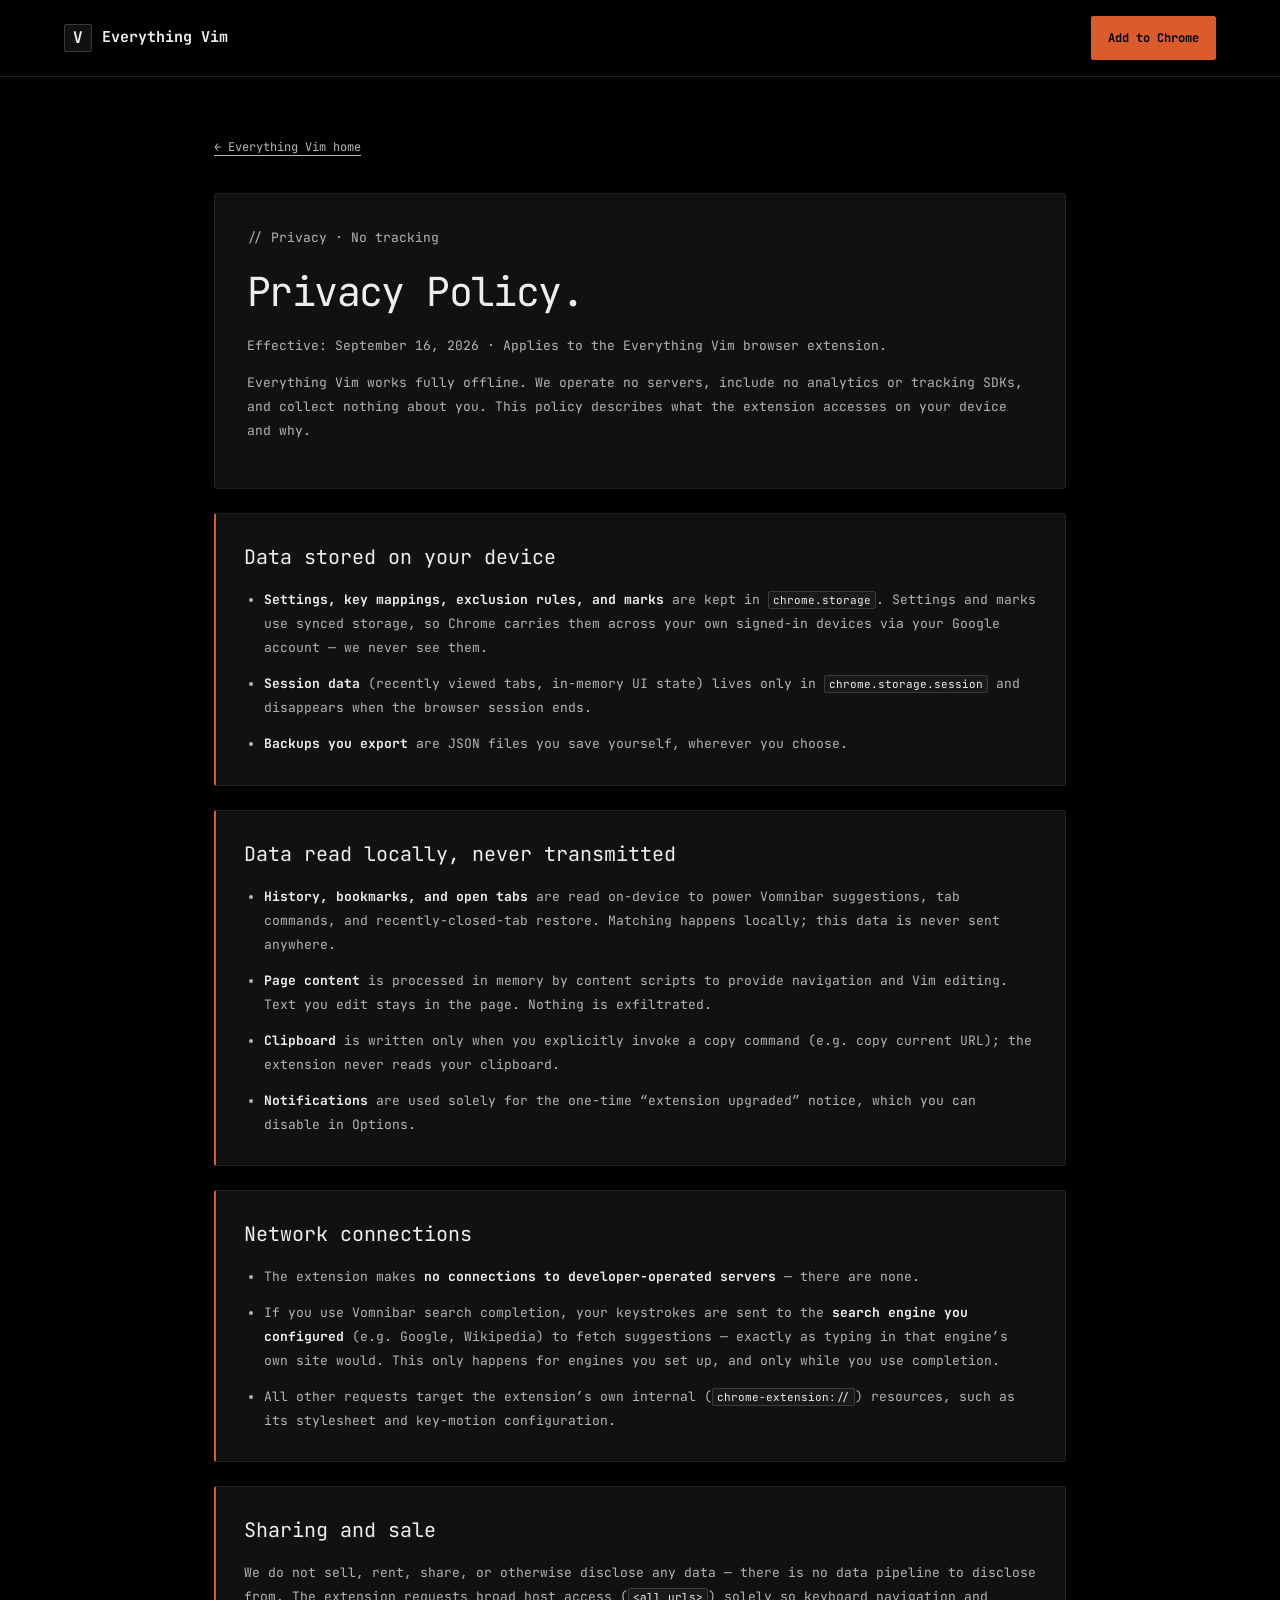
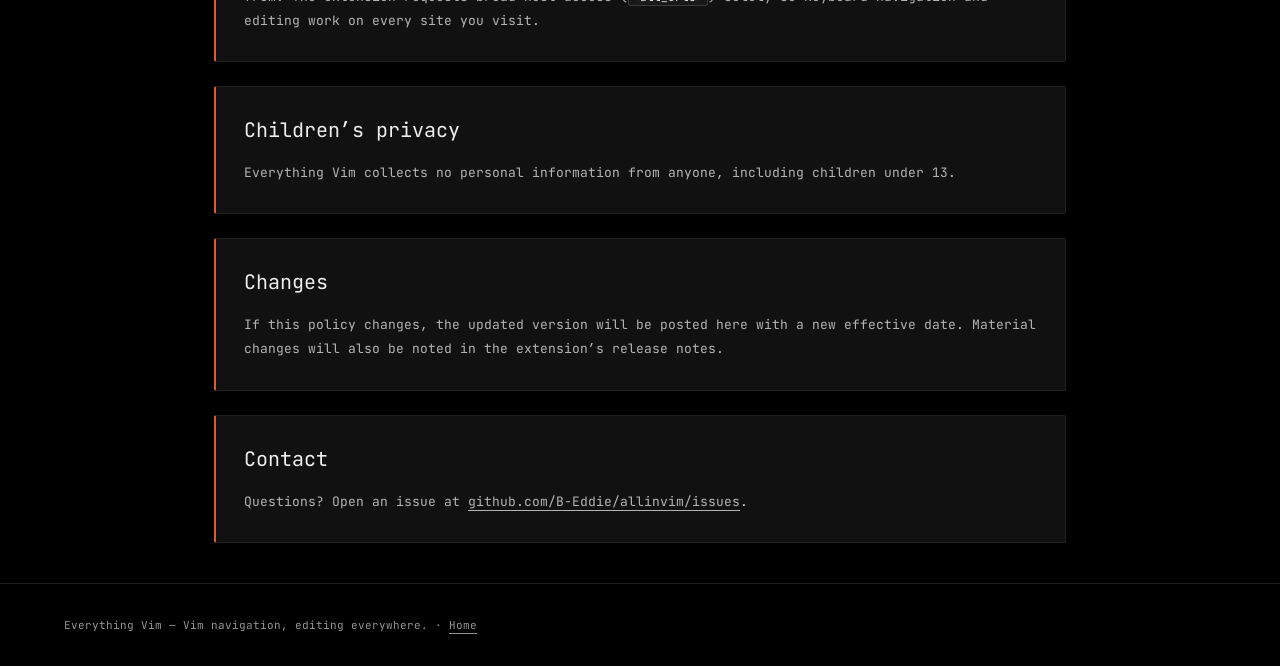
==== website/privacy.html @ d701e477 "Axiom redesign: terminal-style site, Firefox now live on AMO" ====
<!DOCTYPE html>
<html lang="en">
<head>
<meta charset="UTF-8" />
<meta name="viewport" content="width=device-width, initial-scale=1.0" />
<title>Privacy Policy — Everything Vim</title>
<meta name="description" content="Privacy policy for the Everything Vim browser extension." />
<meta name="color-scheme" content="dark" />
<meta name="theme-color" content="#000000" />
<link rel="icon" type="image/svg+xml" href="data:image/svg+xml,%3Csvg xmlns='http://www.w3.org/2000/svg' viewBox='0 0 32 32'%3E%3Crect width='32' height='32' rx='2' fill='%23111111'/%3E%3Cpath d='M10 9l6 14 6-14h-3.6L16 14.4 13.6 9z' fill='%23eeeeee'/%3E%3C/svg%3E" />
<link rel="preconnect" href="https://fonts.googleapis.com" />
<link rel="preconnect" href="https://fonts.gstatic.com" crossorigin />
<link href="https://fonts.googleapis.com/css2?family=JetBrains+Mono:wght@400;700&display=swap" rel="stylesheet" />
<link rel="stylesheet" href="styles.css" />
</head>
<body class="privacy-page">
<a class="skip-link" href="#main">Skip to content</a>
<header class="nav-wrap">
  <nav class="nav" aria-label="Primary">
    <a class="brand" href="./"><span class="brand-mark" aria-hidden="true">V</span>Everything Vim</a>
    <a class="btn-nav" href="https://chromewebstore.google.com/detail/general-vim/mglliapjiolajkmcfaombcifockgaekc?authuser=0&hl=en" target="_blank" rel="noopener">Add to Chrome</a>
  </nav>
</header>
<main id="main" class="privacy-main">
  <a class="back" href="./">← Everything Vim home</a>
  <div class="privacy-intro">
  <p class="eyebrow">Privacy · No tracking</p>
  <h1>Privacy Policy.</h1>
  <p class="eff">Effective: September 16, 2026 · Applies to the Everything Vim browser extension.</p>

  <p>Everything Vim works fully offline. We operate no servers, include no analytics or tracking SDKs,
  and collect nothing about you. This policy describes what the extension accesses on your device
  and why.</p>
  </div>

  <div class="card">
    <h2>Data stored on your device</h2>
    <ul>
      <li><strong>Settings, key mappings, exclusion rules, and marks</strong> are kept in
      <code>chrome.storage</code>. Settings and marks use synced storage, so Chrome carries them
      across your own signed-in devices via your Google account — we never see them.</li>
      <li><strong>Session data</strong> (recently viewed tabs, in-memory UI state) lives only in
      <code>chrome.storage.session</code> and disappears when the browser session ends.</li>
      <li><strong>Backups you export</strong> are JSON files you save yourself, wherever you choose.</li>
    </ul>
  </div>

  <div class="card">
    <h2>Data read locally, never transmitted</h2>
    <ul>
      <li><strong>History, bookmarks, and open tabs</strong> are read on-device to power Vomnibar
      suggestions, tab commands, and recently-closed-tab restore. Matching happens locally; this
      data is never sent anywhere.</li>
      <li><strong>Page content</strong> is processed in memory by content scripts to provide
      navigation and Vim editing. Text you edit stays in the page. Nothing is exfiltrated.</li>
      <li><strong>Clipboard</strong> is written only when you explicitly invoke a copy command
      (e.g. copy current URL); the extension never reads your clipboard.</li>
      <li><strong>Notifications</strong> are used solely for the one-time “extension upgraded”
      notice, which you can disable in Options.</li>
    </ul>
  </div>

  <div class="card">
    <h2>Network connections</h2>
    <ul>
      <li>The extension makes <strong>no connections to developer-operated servers</strong> — there
      are none.</li>
      <li>If you use Vomnibar search completion, your keystrokes are sent to the
      <strong>search engine you configured</strong> (e.g. Google, Wikipedia) to fetch suggestions —
      exactly as typing in that engine’s own site would. This only happens for engines you set up,
      and only while you use completion.</li>
      <li>All other requests target the extension’s own internal (<code>chrome-extension://</code>)
      resources, such as its stylesheet and key-motion configuration.</li>
    </ul>
  </div>

  <div class="card">
    <h2>Sharing and sale</h2>
    <p>We do not sell, rent, share, or otherwise disclose any data — there is no data pipeline to
    disclose from. The extension requests broad host access (<code>&lt;all_urls&gt;</code>) solely
    so keyboard navigation and editing work on every site you visit.</p>
  </div>

  <div class="card">
    <h2>Children’s privacy</h2>
    <p>Everything Vim collects no personal information from anyone, including children under 13.</p>
  </div>

  <div class="card">
    <h2>Changes</h2>
    <p>If this policy changes, the updated version will be posted here with a new effective date.
    Material changes will also be noted in the extension’s release notes.</p>
  </div>

  <div class="card">
    <h2>Contact</h2>
    <p>Questions? Open an issue at
    <a class="inline" href="https://github.com/B-Eddie/allinvim/issues">github.com/B-Eddie/allinvim/issues</a>.</p>
  </div>
</main>
<footer>
  <div class="foot-inner">
    <p>Everything Vim — Vim navigation, editing everywhere. · <a href="./">Home</a></p>
  </div>
</footer>
</body>
</html>
---- website/styles.css ----
:root {
  color-scheme: dark;
  --canvas: #000000;
  --surface: #111111;
  --surface-raised: #191919;
  --line: #202020;
  --line-strong: #3a3a3a;
  --text: #eeeeee;
  --muted: #b4b4b4;
  --quiet: #949494;
  --ember: #da5c2c;
  /* Berkeley Mono is not distributed with this project. */
  --font-mono: 'Berkeley Mono', 'BerkeleyMono', 'JetBrains Mono', ui-monospace, monospace;
  --radius: 2px;
  --page-width: 1200px;
}

* { box-sizing: border-box; }
[hidden] { display: none !important; }
html { scroll-behavior: smooth; scroll-padding-top: 96px; }
body {
  margin: 0;
  background: var(--canvas);
  color: var(--text);
  font: 400 14px/1.7 var(--font-mono);
  -webkit-font-smoothing: antialiased;
}
button, input, textarea, select { font: inherit; color: inherit; }
a { color: inherit; text-underline-offset: 4px; }
button, a, input, textarea, summary { -webkit-tap-highlight-color: transparent; }
button, a { transition: background-color 120ms ease, border-color 120ms ease; }
button { cursor: pointer; }
strong { font-weight: 700; color: var(--text); }
::selection { color: var(--canvas); background: var(--text); }
:focus-visible { outline: 2px solid var(--text); outline-offset: 4px; }
section[id] { scroll-margin-top: 96px; }
.skip-link { position: fixed; z-index: 200; top: 12px; left: 16px; padding: 10px 16px; background: var(--text); color: var(--canvas); transform: translateY(-200%); }
.skip-link:focus { transform: none; }

/* One typeface, neutral hierarchy, editor-sized spacing. */
.eyebrow { margin: 0; color: var(--quiet); font-size: 12px; font-weight: 400; line-height: 1.5; }
.eyebrow::before { content: '// '; }
.eyebrow-sm { font-size: 11px; }
.section-title { margin: 14px 0 0; max-width: 850px; font-size: clamp(22px, 2.6vw, 30px); line-height: 1.4; font-weight: 400; letter-spacing: -0.04em; }
.lede { max-width: 780px; color: var(--muted); margin: 16px 0 0; font-size: 14px; }
.mono { font: inherit; }
kbd, code { font-family: var(--font-mono); }
kbd { display: inline-block; padding: 0 5px; color: var(--text); background: var(--surface-raised); border: 1px solid var(--line-strong); border-radius: var(--radius); font-size: 11px; line-height: 1.7; white-space: nowrap; }
.pill, .mode { display: inline-flex; align-items: center; padding: 4px 8px; border: 1px solid var(--line-strong); border-radius: var(--radius); color: var(--muted); font-size: 11px; line-height: 1.4; white-space: nowrap; }
.mode.is-live { color: var(--text); border-color: var(--text); }

/* Header is part of the terminal chrome. */
.nav-wrap { position: sticky; top: 0; z-index: 50; background: var(--canvas); border-bottom: 1px solid var(--line); }
.nav { max-width: var(--page-width); min-height: 76px; margin: auto; padding: 16px 24px; display: flex; align-items: center; gap: 24px; }
.brand { display: inline-flex; align-items: center; gap: 10px; color: var(--text); text-decoration: none; font-size: 15px; font-weight: 700; white-space: nowrap; }
.brand-mark { display: inline-flex; align-items: center; justify-content: center; width: 28px; height: 28px; background: var(--surface); border: 1px solid var(--line-strong); border-radius: var(--radius); font-size: 16px; }
.nav-pills { display: flex; margin-left: auto; gap: 20px; }
.nav-pills a, .nav-github { display: inline-flex; align-items: center; min-height: 44px; color: var(--muted); font-size: 12px; text-decoration: none; white-space: nowrap; }
.nav-pills a:hover, .nav-github:hover { color: var(--text); text-decoration: underline; }
.nav-actions { display: flex; align-items: center; gap: 20px; }
.btn-nav, .btn-hero, .btn-dark, .mobile-cta { display: inline-flex; align-items: center; justify-content: center; gap: 12px; min-height: 44px; padding: 11px 16px; color: var(--canvas); background: var(--ember); border: 1px solid var(--ember); border-radius: var(--radius); font-size: 12px; line-height: 1.5; font-weight: 700; text-decoration: none; }
.btn-nav:hover, .btn-hero:hover, .btn-dark:hover, .mobile-cta:hover { color: var(--text); background: var(--surface-raised); border-color: var(--text); }
.nav-toggle { display: none; width: 44px; height: 44px; padding: 11px; background: var(--surface); border: 1px solid var(--line-strong); border-radius: var(--radius); }
.nav-toggle span { display: block; width: 20px; height: 1px; margin: 4px 0; background: var(--text); }
.nav-mobile { max-width: var(--page-width); padding: 8px 24px 24px; border-top: 1px solid var(--line); }
.nav-mobile a { display: flex; align-items: center; min-height: 44px; padding: 8px 12px; color: var(--muted); text-decoration: none; }
.nav-mobile a:hover { color: var(--text); background: var(--surface-raised); }
.nav-mobile .mobile-cta { margin-top: 8px; color: var(--canvas); }

/* Intro: a working session, with the only visualization using Ember. */
.hero { max-width: var(--page-width); margin: 0 auto; padding: 0 24px; }
.hero-status { display: flex; justify-content: space-between; gap: 24px; padding: 22px 0; border-bottom: 1px solid var(--line); color: var(--quiet); font-size: 11px; }
.hero-grid { display: grid; grid-template-columns: minmax(0, 1.2fr) minmax(0, 1fr); gap: 56px; align-items: center; padding: 72px 0 64px; }
.display { margin: 24px 0 0; color: var(--text); font-size: clamp(34px, 4.3vw, 52px); font-weight: 400; line-height: 1.17; letter-spacing: -0.055em; }
.cursor { display: inline; }
.hero-sub { margin: 24px 0 0; max-width: 540px; color: var(--muted); font-size: 14px; line-height: 1.85; }
.hero-actions { display: flex; gap: 12px; align-items: center; flex-wrap: wrap; margin-top: 28px; }
.btn-hero, .btn-dark { min-height: 48px; padding: 12px 18px; }
.btn-watch, .btn-ink { display: inline-flex; justify-content: center; align-items: center; gap: 12px; min-height: 44px; padding: 10px 14px; border: 1px solid var(--line-strong); border-radius: var(--radius); background: var(--surface-raised); color: var(--text); text-decoration: none; font-size: 12px; line-height: 1.6; }
.btn-watch:hover, .btn-ink:hover { border-color: var(--muted); background: var(--line); }
.hero-micro { margin: 20px 0 0; color: var(--quiet); font-size: 11px; }
.hero-firefox { display: inline-block; margin-top: 12px; color: var(--muted); font-size: 11px; text-decoration: none; }
.hero-firefox:hover { color: var(--text); text-decoration: underline; }
.hero-footer { display: grid; grid-template-columns: repeat(4, 1fr); gap: 16px; padding: 20px 0; border-top: 1px solid var(--line); border-bottom: 1px solid var(--line); color: var(--muted); font-size: 11px; }
.session-body { padding: 24px; }
.terminal-comment { margin: 0; color: var(--quiet); font-size: 12px; }
.session-line { display: grid; grid-template-columns: 20px 78px 1fr; align-items: center; gap: 12px; padding: 14px 0; border-bottom: 1px solid var(--line); color: var(--muted); font-size: 11px; }
.line-number { color: var(--quiet); font-size: 10px; }
.session-line kbd { width: fit-content; padding: 1px 5px; }
.session-output { display: flex; gap: 12px; padding: 22px 0 8px; font-size: 12px; }
.terminal-prompt { color: var(--muted); }
.session-log { display: flex; flex-wrap: wrap; justify-content: space-between; gap: 12px; margin-top: 24px; color: var(--quiet); font-size: 10px; }
.log-bars { display: flex; align-items: end; gap: 3px; flex-basis: 100%; height: 40px; order: 3; }
.log-bars i { flex: 1; height: 35%; background: var(--ember); }
.log-bars i:nth-child(3n) { height: 80%; }
.log-bars i:nth-child(4n) { height: 55%; }
.log-bars i:nth-child(5n) { height: 100%; }
.log-bars i:nth-child(7n) { height: 20%; }

/* Each section is an editor panel; nothing depends on scroll to become visible. */
main { max-width: var(--page-width); margin: auto; padding: 0 24px; }
.section { margin-top: 40px; padding: 32px; background: var(--surface); border: 1px solid var(--line); border-radius: var(--radius); }
.section > .eyebrow:first-child { padding-bottom: 16px; border-bottom: 1px solid var(--line); }
.split { display: grid; grid-template-columns: minmax(0, 0.8fr) minmax(0, 1.3fr); gap: 32px; margin-top: 32px; align-items: start; }
.steps { display: grid; gap: 8px; }
.step { display: flex; gap: 14px; text-align: left; min-height: 76px; padding: 18px 16px; background: var(--surface); color: var(--muted); border: 1px solid var(--line); border-left: 2px solid var(--line-strong); border-radius: var(--radius); }
button.step { width: 100%; }
button.step:hover { background: var(--surface-raised); border-color: var(--line-strong); }
.step.is-active { background: var(--surface-raised); border-left-color: var(--text); }
.step-no { color: var(--quiet); font-size: 11px; padding-top: 2px; }
.step-body { display: grid; gap: 6px; }
.step-name { color: var(--text); font-size: 14px; }
.step-desc { color: var(--muted); font-size: 12px; line-height: 1.75; }
.steps-static .step { cursor: default; }
.window { min-width: 0; background: var(--canvas); border: 1px solid var(--line); border-radius: var(--radius); overflow: hidden; }
.window-bar { display: flex; align-items: center; gap: 12px; min-height: 44px; padding: 10px 16px; background: var(--surface-raised); border-bottom: 1px solid var(--line); }
.window-tab { flex: 1; min-width: 0; overflow: hidden; text-overflow: ellipsis; white-space: nowrap; color: var(--muted); font-size: 11px; }
.terminal-icon { color: var(--text); font-size: 14px; }
.dots { display: inline-flex; gap: 3px; flex: none; }
.dots i { width: 5px; height: 5px; background: var(--quiet); border-radius: var(--radius); }
.window-body { padding: 20px; }
.window-note { color: var(--quiet); font-size: 11px; margin: 16px 0 0; overflow-wrap: anywhere; }
.window-wide { margin-top: 28px; }

/* Live interaction surfaces remain distinct in grayscale. */
.demo-head { display: flex; flex-wrap: wrap; gap: 14px; align-items: flex-start; justify-content: space-between; margin-bottom: 18px; }
.demo-sub { margin: 0; color: var(--muted); font-size: 12px; }
.demo-head-actions { display: flex; align-items: center; flex-wrap: wrap; gap: 10px; }
.btn-sm { font-size: 11px; padding: 8px 12px; }
.mock-page { padding: 16px; border: 1px solid var(--line-strong); border-radius: var(--radius); background: var(--surface); }
.mock-page:focus-visible { outline-offset: -2px; }
.mock-links { display: grid; gap: 10px; }
.mock-links a { position: relative; display: flex; align-items: center; justify-content: space-between; min-height: 44px; gap: 12px; padding: 12px; border: 1px solid var(--line-strong); border-radius: var(--radius); background: var(--surface-raised); color: var(--text); font-size: 12px; text-decoration-color: var(--quiet); }
.mock-links a:hover, .mock-links.hints-on a { border-color: var(--muted); }
.mock-links a .ext { margin-left: auto; color: var(--quiet); }
.hint-badge { position: absolute; top: -8px; left: -8px; display: inline-flex; justify-content: center; align-items: center; width: 22px; height: 22px; background: var(--text); color: var(--canvas); border: 1px solid var(--text); border-radius: var(--radius); font-size: 12px; font-weight: 700; }
.mock-status { margin: 14px 0 0; color: var(--quiet); font-size: 11px; }
.demo-foot { display: flex; flex-wrap: wrap; gap: 10px 16px; margin-top: 18px; color: var(--quiet); font-size: 10px; }
.keylog strong { font-weight: 400; }
#vimBuffer { display: block; width: 100%; min-height: 240px; resize: vertical; padding: 16px; color: var(--text); background: var(--surface); border: 1px solid var(--line-strong); border-radius: var(--radius); font-size: 12px; line-height: 1.85; caret-color: var(--text); }
#vimBuffer.is-normal { background: var(--surface-raised); border-color: var(--muted); }
.vomnibar { background: var(--surface); border: 1px solid var(--line-strong); border-radius: var(--radius); overflow: hidden; }
.vomnibar:focus-within { border-color: var(--muted); }
.vom-input { display: flex; align-items: center; gap: 12px; padding: 14px; border-bottom: 1px solid var(--line-strong); }
.vom-input > span { color: var(--quiet); }
.vom-input input { min-width: 0; flex: 1; width: 100%; border: 0; background: transparent; font-size: 12px; }
.vom-input input::placeholder { color: var(--quiet); opacity: 1; }
.vom-input input:focus { outline: 0; }
.vom-list { display: grid; gap: 4px; max-height: 280px; overflow: auto; list-style: none; margin: 0; padding: 8px; }
.vom-list li { display: flex; align-items: center; flex-wrap: wrap; gap: 8px; padding: 12px 8px; min-height: 44px; border: 1px solid transparent; border-radius: var(--radius); cursor: pointer; }
.vom-list li:hover, .vom-list li.is-sel { background: var(--surface-raised); border-color: var(--line-strong); }
.vom-kind { flex: none; padding: 2px 5px; color: var(--muted); border: 1px solid var(--line-strong); border-radius: var(--radius); font-size: 9px; text-transform: uppercase; }
.vom-title { flex: 1; min-width: 80px; overflow: hidden; text-overflow: ellipsis; white-space: nowrap; font-size: 11px; }
.vom-url { width: 100%; padding-left: 8px; color: var(--quiet); font-size: 10px; overflow-wrap: anywhere; }
.vom-empty { color: var(--muted); font-size: 12px; overflow-wrap: anywhere; }

/* Routing table, product cards, and binding reference. */
.matrix { width: 100%; border-collapse: collapse; font-size: 11px; }
.matrix th { text-align: left; font-weight: 400; color: var(--quiet); font-size: 10px; padding: 0 12px 12px 0; }
.matrix td { padding: 14px 12px 14px 0; border-top: 1px solid var(--line); vertical-align: top; }
.matrix td:first-child { color: var(--text); }
.matrix td:not(:first-child) { color: var(--muted); }
.feature-grid { display: grid; grid-template-columns: repeat(2, minmax(0, 1fr)); gap: 16px; margin-top: 28px; }
.feature { padding: 28px; border: 1px solid var(--line); border-left: 2px solid var(--ember); border-radius: var(--radius); background: var(--surface-raised); }
.feature h3 { font-size: 18px; font-weight: 400; line-height: 1.5; letter-spacing: -0.03em; margin: 20px 0 12px; }
.feature p { color: var(--muted); margin: 0; font-size: 12px; line-height: 1.85; }
.strip { margin: 24px 0 0; padding: 16px; border: 1px solid var(--line); color: var(--quiet); font-size: 11px; }
.bindings { display: grid; grid-template-columns: repeat(3, minmax(0, 1fr)); gap: 28px; }
.bind-col { min-width: 0; }
.bind-col h4 { margin: 8px 0 24px; font-weight: 400; font-size: 16px; }
.keys { display: grid; margin: 0; }
.keys > div { display: flex; align-items: baseline; justify-content: space-between; gap: 12px; padding: 12px 0; border-top: 1px solid var(--line); }
.keys dt { font-size: 11px; color: var(--text); white-space: nowrap; }
.keys dd { margin: 0; text-align: right; color: var(--muted); font-size: 11px; }
.text-link { display: inline-flex; align-items: center; min-height: 44px; color: var(--muted); padding: 8px 0; font-size: 12px; }
.text-link:hover { color: var(--text); }

/* Chrome setup and Firefox's actual temporary-add-on recipe. */
.install-steps { display: grid; list-style: none; padding: 0; margin: 28px 0 0; }
.install-steps li { display: flex; gap: 24px; align-items: baseline; padding: 20px 0; border-bottom: 1px solid var(--line); }
.install-steps p { margin: 0; color: var(--muted); font-size: 13px; }
.closer { margin-top: 32px; padding: 28px; background: var(--canvas); border: 1px solid var(--line); border-radius: var(--radius); }
.install-big { display: inline-block; margin: 0; padding: 4px 14px; border: 1px solid var(--line-strong); border-radius: var(--radius); font-size: 30px; line-height: 1.5; }
.install-sub { margin: 14px 0 20px; color: var(--muted); font-size: 12px; }
.hero-actions-light { margin-top: 0; }
.install-micro { margin: 16px 0 0; color: var(--quiet); font-size: 11px; }
.firefox-terminal .window-body { padding: 28px; }
.terminal-label { margin: 0 0 8px; color: var(--text); font-size: 14px; }
.terminal-transcript { margin: 24px 0 0; }
.terminal-transcript > div { padding: 24px 0; border-top: 1px solid var(--line); }
.terminal-transcript dt { display: flex; gap: 12px; color: var(--text); font-size: 13px; }
.terminal-transcript dd { margin: 14px 0 0 24px; color: var(--muted); font-size: 12px; }
.terminal-transcript dd p { margin: 10px 0 0; }
.terminal-transcript dd p:first-child { margin-top: 0; }
.terminal-command { display: block; width: fit-content; max-width: 100%; margin: 12px 0; padding: 10px 12px; border: 1px solid var(--line-strong); border-radius: var(--radius); color: var(--text); background: var(--surface); font-size: 12px; overflow-wrap: anywhere; user-select: all; }
.terminal-footnote { margin: 0; padding-top: 20px; border-top: 1px solid var(--line); color: var(--quiet); font-size: 11px; line-height: 2; }

/* Editorial content stays in the same log-like rhythm. */
.section:has(.pullquote) { border-left: 2px solid var(--ember); background: var(--surface-raised); }
.pullquote { margin: 24px 0 0; }
.pullquote blockquote { max-width: 950px; margin: 0; color: var(--text); font-size: clamp(18px, 2.5vw, 26px); line-height: 1.65; letter-spacing: -0.025em; }
.pullquote figcaption { margin-top: 24px; color: var(--quiet); font-size: 11px; }
.pullquote figcaption::before { content: '— '; }
.faq { display: grid; margin-top: 28px; border-top: 1px solid var(--line); }
.faq details { border-bottom: 1px solid var(--line); }
.faq summary { display: flex; align-items: center; justify-content: space-between; min-height: 64px; gap: 24px; padding: 20px 0; color: var(--text); font-size: 14px; cursor: pointer; list-style: none; }
.faq summary::-webkit-details-marker { display: none; }
.faq summary::after { content: '+'; display: inline-flex; align-items: center; justify-content: center; width: 24px; height: 24px; flex: none; background: var(--surface-raised); border: 1px solid var(--line-strong); border-radius: var(--radius); color: var(--muted); font-size: 16px; }
.faq details[open] summary::after { content: '−'; }
.faq-a p { max-width: 850px; margin: 0; padding-bottom: 24px; color: var(--muted); font-size: 12px; line-height: 1.85; }
footer { margin-top: 40px; border-top: 1px solid var(--line); background: var(--canvas); }
.foot-inner { display: flex; align-items: center; flex-wrap: wrap; gap: 20px; max-width: var(--page-width); margin: auto; padding: 32px 24px; }
.foot-links { display: flex; flex-wrap: wrap; gap: 20px; margin-left: auto; }
.foot-links a { display: inline-flex; align-items: center; min-height: 44px; color: var(--muted); text-decoration: none; font-size: 11px; }
.foot-links a:hover { color: var(--text); text-decoration: underline; }
.foot-note { width: 100%; margin: 0; padding-top: 20px; border-top: 1px solid var(--line); color: var(--quiet); font-size: 11px; }

/* Keyboard help and demo feedback use the same sharp panels. */
.help-backdrop { position: fixed; inset: 0; z-index: 100; display: flex; align-items: center; justify-content: center; padding: 24px; background: rgb(0 0 0 / 85%); }
.help-dialog { max-width: 660px; max-height: calc(100dvh - 48px); width: 100%; overflow: auto; }
.help-grid { display: grid; gap: 20px; }
.help-grid p { margin: 8px 0 0; color: var(--muted); font-size: 12px; }
.help-grid kbd { margin-right: 4px; }
.toast { position: fixed; bottom: 24px; left: 50%; z-index: 120; max-width: calc(100vw - 32px); width: max-content; transform: translateX(-50%); padding: 14px 20px; color: var(--text); background: var(--surface-raised); border: 1px solid var(--muted); border-radius: var(--radius); font-size: 12px; }

/* Privacy shares the complete site theme, including keyboard focus. */
.privacy-main { max-width: 900px; padding-top: 48px; }
.back { display: inline-flex; align-items: center; min-height: 44px; margin-bottom: 24px; color: var(--muted); font-size: 12px; }
.privacy-intro { padding: 32px; border: 1px solid var(--line); border-radius: var(--radius); background: var(--surface); }
.privacy-main h1 { margin: 16px 0; font-size: clamp(28px, 4vw, 40px); font-weight: 400; line-height: 1.3; letter-spacing: -0.04em; }
.eff { color: var(--quiet); font-size: 11px; }
.privacy-main p, .privacy-main li { color: var(--muted); font-size: 13px; line-height: 1.85; overflow-wrap: anywhere; }
.privacy-main .card { margin-top: 24px; padding: 28px; background: var(--surface); border: 1px solid var(--line); border-left: 2px solid var(--ember); border-radius: var(--radius); }
.card h2 { margin: 0 0 16px; font-size: 20px; line-height: 1.5; font-weight: 400; }
.card ul { margin: 0; padding-left: 20px; }
.card li + li { margin-top: 12px; }
.card p { margin-bottom: 0; }
.card code { padding: 1px 4px; border: 1px solid var(--line-strong); border-radius: var(--radius); background: var(--surface-raised); color: var(--text); font-size: 11px; }
.privacy-page .nav { justify-content: space-between; }
.privacy-page .foot-inner p { margin: 0; color: var(--quiet); font-size: 11px; }

@media (min-width: 901px) {
  .nav-mobile { display: none !important; }
}
@media (max-width: 1100px) {
  .nav { gap: 16px; }
  .nav-pills { gap: 12px; }
  .nav-actions { gap: 12px; }
  .nav-github { display: none; }
  .hero-grid { gap: 32px; }
  .session-body { padding: 20px; }
  .session-line { grid-template-columns: 18px 70px 1fr; gap: 8px; font-size: 10px; }
  .bindings { gap: 20px; }
  .keys > div { display: grid; gap: 4px; }
  .keys dd { text-align: left; }
}
@media (max-width: 900px) {
  .nav-pills { display: none; }
  .nav-actions { margin-left: auto; }
  .nav-toggle { display: block; }
  .hero-grid { grid-template-columns: 1fr; padding: 48px 0 40px; }
  .hero-inner { max-width: 640px; }
  .display { font-size: clamp(34px, 6vw, 52px); }
  .session-window { max-width: 640px; width: 100%; }
  .session-line { grid-template-columns: 20px 90px 1fr; gap: 16px; font-size: 12px; }
  .section { padding: 24px; }
  .split { grid-template-columns: 1fr; gap: 24px; }
  #try .steps { grid-template-columns: repeat(3, minmax(0, 1fr)); }
  #try .step { display: block; padding: 16px; }
  #try .step-no { display: block; margin-bottom: 8px; }
  .bindings { grid-template-columns: 1fr; gap: 28px; }
  .keys > div { display: flex; }
  .keys dd { text-align: right; }
  .bind-col h4 { margin-bottom: 16px; }
}
@media (max-width: 560px) {
  html { scroll-padding-top: 88px; }
  .nav { min-height: 68px; padding: 12px 16px; gap: 8px; }
  .brand { font-size: 12px; gap: 8px; }
  .brand-mark { width: 24px; height: 24px; font-size: 13px; }
  .nav-actions { gap: 8px; }
  .btn-nav { padding: 8px 10px; font-size: 10px; }
  .nav-mobile { padding: 8px 16px 16px; }
  .hero { padding: 0 16px; }
  .hero-status { flex-direction: column; gap: 4px; padding: 16px 0; font-size: 10px; }
  .hero-grid { padding-top: 36px; }
  .display { font-size: clamp(28px, 7.2vw, 40px); }
  .hero-sub { font-size: 12px; }
  .hero-actions { align-items: stretch; }
  .btn-hero { font-size: 11px; }
  .hero-micro { font-size: 10px; }
  .hero-footer { grid-template-columns: 1fr 1fr; gap: 12px; font-size: 10px; }
  .session-body { padding: 16px; }
  .session-line { grid-template-columns: 16px 76px 1fr; gap: 8px; font-size: 10px; }
  .session-output { font-size: 11px; }
  main { padding: 0 16px; }
  .section { margin-top: 24px; padding: 20px 16px; }
  .section-title { font-size: 22px; }
  .lede { font-size: 12px; }
  #try .steps { grid-template-columns: 1fr; gap: 6px; }
  #try .step { display: flex; min-height: 44px; padding: 12px; gap: 12px; }
  #try .step-no { margin-bottom: 0; }
  .step-desc { font-size: 11px; }
  .window-bar { padding: 10px 12px; gap: 8px; }
  .window-tab { font-size: 10px; }
  .window-bar .pill { font-size: 9px; padding: 3px 5px; }
  .window-body { padding: 14px; }
  .mock-page { padding: 12px; }
  .matrix { font-size: 10px; }
  .matrix td, .matrix th { padding-right: 8px; overflow-wrap: anywhere; }
  .feature-grid { grid-template-columns: 1fr; }
  .feature { padding: 20px; }
  .feature h3 { font-size: 16px; }
  .strip { padding: 12px; font-size: 10px; }
  .install-steps li { gap: 16px; }
  .install-steps p { font-size: 12px; }
  .closer { padding: 20px; }
  .firefox-terminal .window-body { padding: 20px 16px; }
  .terminal-label { font-size: 12px; }
  .terminal-transcript dd { margin-left: 0; }
  .terminal-command { font-size: 10px; }
  .terminal-footnote { font-size: 10px; }
  .faq summary { font-size: 12px; gap: 12px; }
  .foot-inner { padding: 28px 16px; gap: 16px; }
  .foot-links { margin-left: 0; width: 100%; gap: 16px; }
  .help-backdrop { padding: 12px; }
  .help-dialog { max-height: calc(100dvh - 24px); }
  .privacy-main { padding-top: 24px; }
  .privacy-intro, .privacy-main .card { padding: 20px; }
}
@media (prefers-reduced-motion: reduce) {
  html { scroll-behavior: auto; }
  *, *::before, *::after { transition: none !important; }
}
@media (prefers-contrast: more) {
  :root { --muted: #eeeeee; --quiet: #b4b4b4; --line: #505050; --line-strong: #7e7e7e; }
}
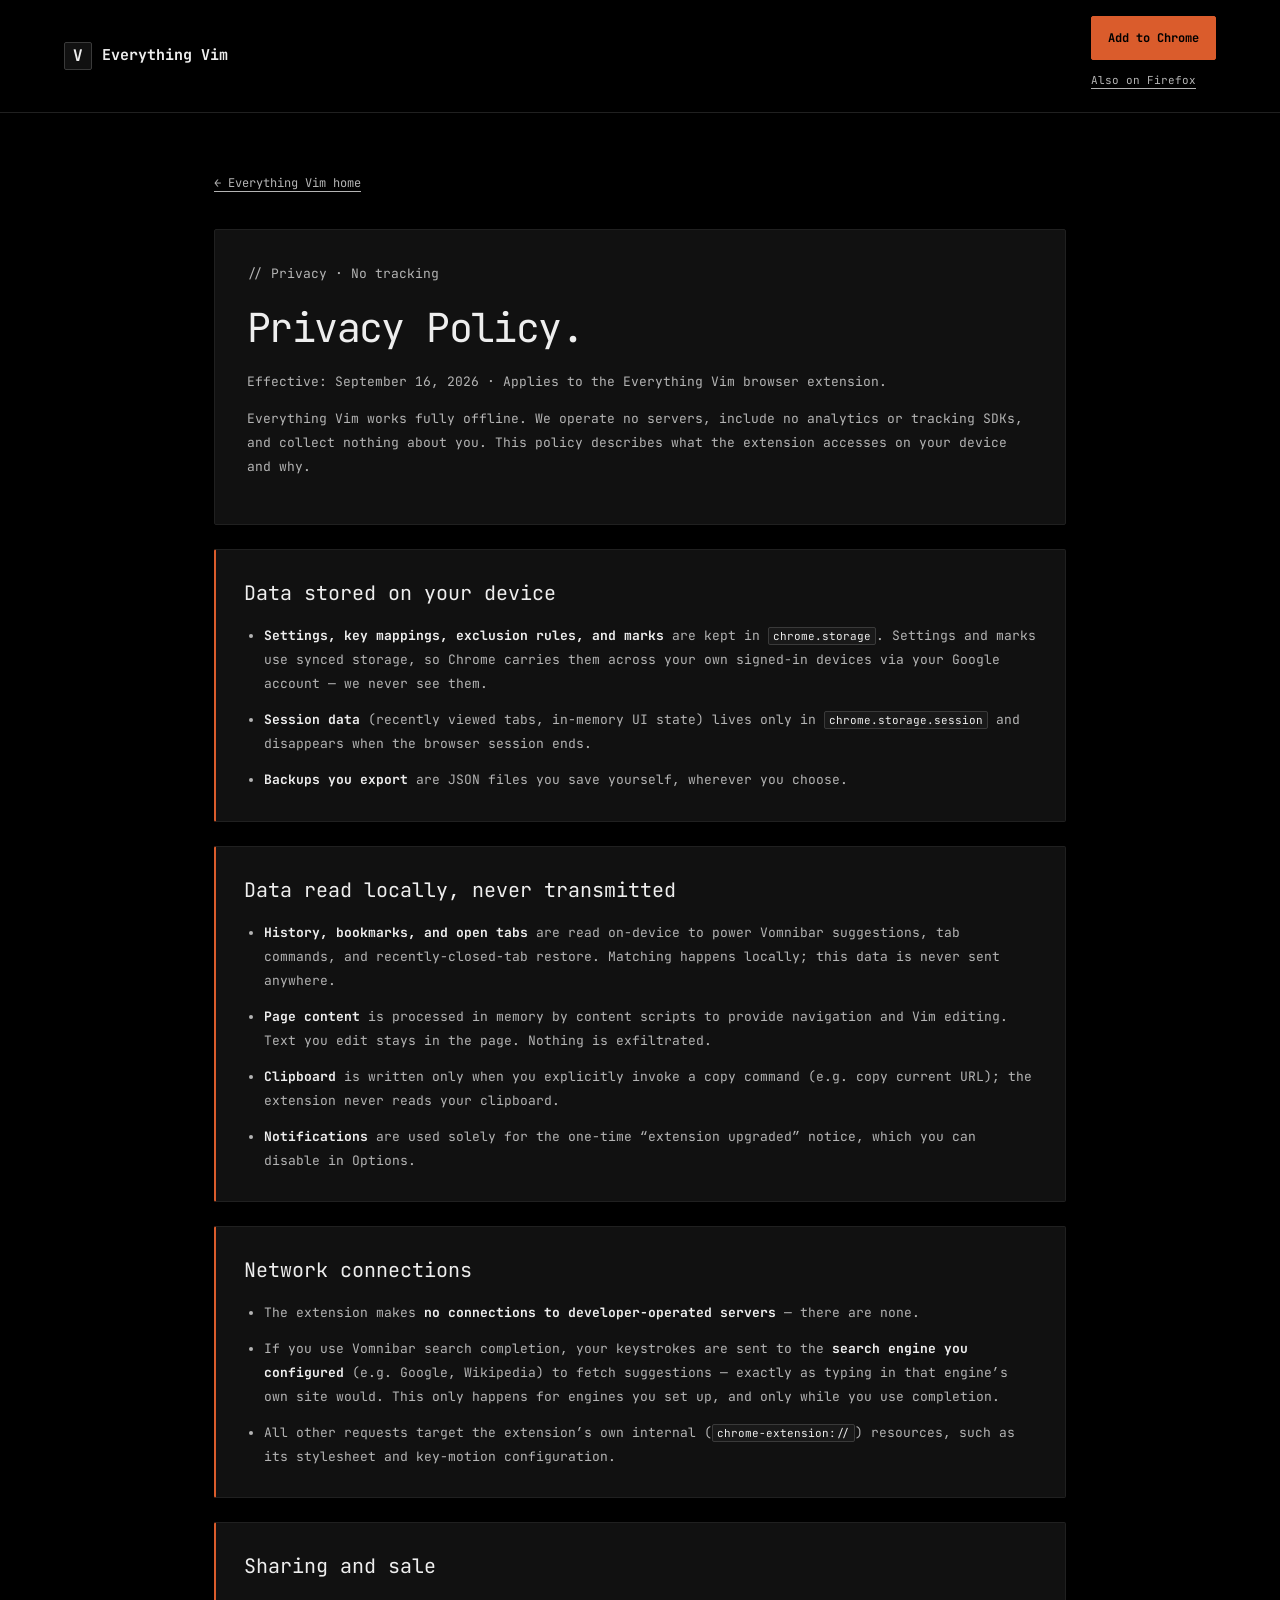
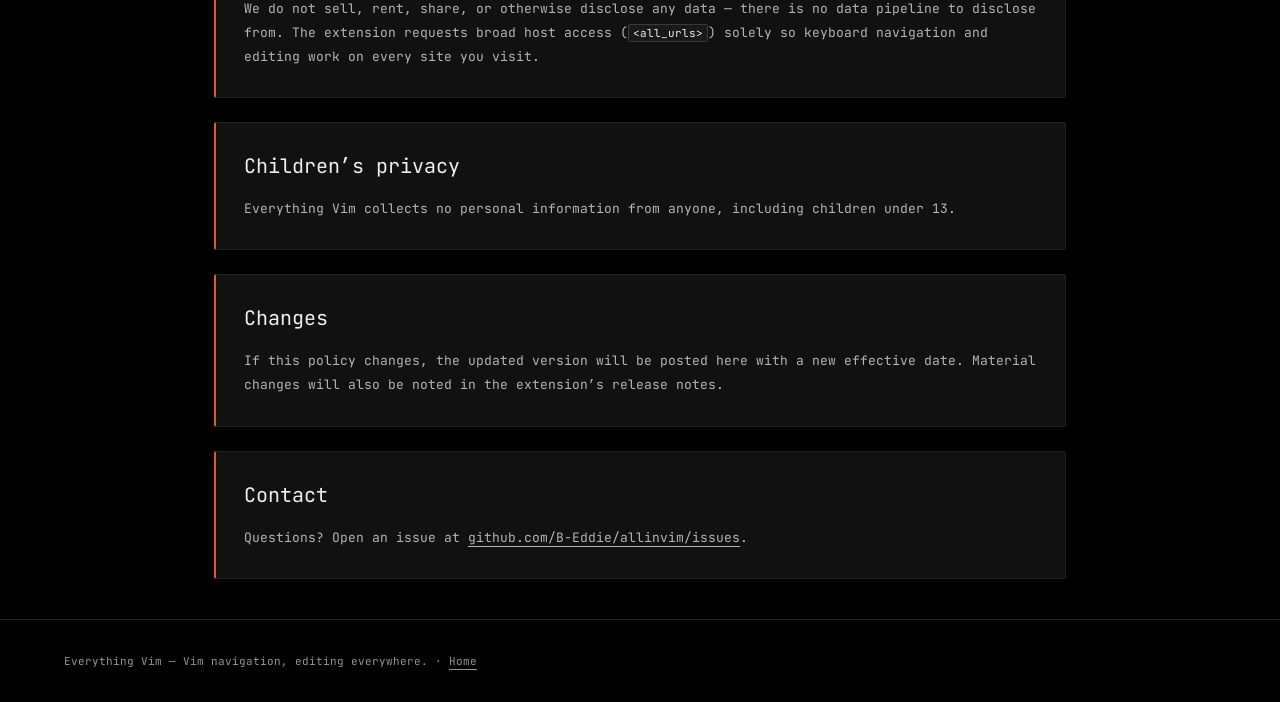
==== commit 089bf831: "Follow-up: browser-aware install, SEO, animations, show-not-tell, demo fidelity (resume)" ====
--- a/website/privacy.html
+++ b/website/privacy.html
@@ -5,6 +5,15 @@
 <meta name="viewport" content="width=device-width, initial-scale=1.0" />
 <title>Privacy Policy — Everything Vim</title>
 <meta name="description" content="Privacy policy for the Everything Vim browser extension." />
+<meta name="robots" content="index, follow" />
+<link rel="canonical" href="privacy.html" />
+<meta property="og:type" content="website" />
+<meta property="og:title" content="Privacy Policy — Everything Vim" />
+<meta property="og:description" content="Privacy policy for the Everything Vim browser extension." />
+<meta property="og:url" content="privacy.html" />
+<meta name="twitter:card" content="summary" />
+<meta name="twitter:title" content="Privacy Policy — Everything Vim" />
+<meta name="twitter:description" content="Privacy policy for the Everything Vim browser extension." />
 <meta name="color-scheme" content="dark" />
 <meta name="theme-color" content="#000000" />
 <link rel="icon" type="image/svg+xml" href="data:image/svg+xml,%3Csvg xmlns='http://www.w3.org/2000/svg' viewBox='0 0 32 32'%3E%3Crect width='32' height='32' rx='2' fill='%23111111'/%3E%3Cpath d='M10 9l6 14 6-14h-3.6L16 14.4 13.6 9z' fill='%23eeeeee'/%3E%3C/svg%3E" />
@@ -18,7 +27,8 @@
 <header class="nav-wrap">
   <nav class="nav" aria-label="Primary">
     <a class="brand" href="./"><span class="brand-mark" aria-hidden="true">V</span>Everything Vim</a>
-    <a class="btn-nav" href="https://chromewebstore.google.com/detail/general-vim/mglliapjiolajkmcfaombcifockgaekc?authuser=0&hl=en" target="_blank" rel="noopener">Add to Chrome</a>
+    <div class="install-action"><a class="btn-nav" data-install-primary href="https://chromewebstore.google.com/detail/general-vim/mglliapjiolajkmcfaombcifockgaekc?authuser=0&hl=en" target="_blank" rel="noopener">Add to Chrome</a>
+    <a data-install-secondary href="https://addons.mozilla.org/en-US/firefox/addon/everything-vim/" target="_blank" rel="noopener">Also on Firefox</a></div>
   </nav>
 </header>
 <main id="main" class="privacy-main">
@@ -103,5 +113,6 @@
     <p>Everything Vim — Vim navigation, editing everywhere. · <a href="./">Home</a></p>
   </div>
 </footer>
+<script src="install.js" defer></script>
 </body>
 </html>
--- a/website/styles.css
+++ b/website/styles.css
@@ -57,7 +57,10 @@
 .nav-pills { display: flex; margin-left: auto; gap: 20px; }
 .nav-pills a, .nav-github { display: inline-flex; align-items: center; min-height: 44px; color: var(--muted); font-size: 12px; text-decoration: none; white-space: nowrap; }
 .nav-pills a:hover, .nav-github:hover { color: var(--text); text-decoration: underline; }
-.nav-actions { display: flex; align-items: center; gap: 20px; }
+.nav-actions { display: flex; align-items: center; gap: 16px; }
+.install-action { display: grid; justify-items: start; gap: 4px; }
+[data-install-secondary] { display: inline-flex; align-items: center; min-height: 32px; color: var(--muted); font-size: 11px; text-underline-offset: 4px; }
+.nav-actions .install-action { justify-items: center; }
 .btn-nav, .btn-hero, .btn-dark, .mobile-cta { display: inline-flex; align-items: center; justify-content: center; gap: 12px; min-height: 44px; padding: 11px 16px; color: var(--canvas); background: var(--ember); border: 1px solid var(--ember); border-radius: var(--radius); font-size: 12px; line-height: 1.5; font-weight: 700; text-decoration: none; }
 .btn-nav:hover, .btn-hero:hover, .btn-dark:hover, .mobile-cta:hover { color: var(--text); background: var(--surface-raised); border-color: var(--text); }
 .nav-toggle { display: none; width: 44px; height: 44px; padding: 11px; background: var(--surface); border: 1px solid var(--line-strong); border-radius: var(--radius); }
@@ -92,6 +95,7 @@
 .session-log { display: flex; flex-wrap: wrap; justify-content: space-between; gap: 12px; margin-top: 24px; color: var(--quiet); font-size: 10px; }
 .log-bars { display: flex; align-items: end; gap: 3px; flex-basis: 100%; height: 40px; order: 3; }
 .log-bars i { flex: 1; height: 35%; background: var(--ember); }
+.log-bars i { transform-origin: bottom; }
 .log-bars i:nth-child(3n) { height: 80%; }
 .log-bars i:nth-child(4n) { height: 55%; }
 .log-bars i:nth-child(5n) { height: 100%; }
@@ -129,6 +133,14 @@
 .btn-sm { font-size: 11px; padding: 8px 12px; }
 .mock-page { padding: 16px; border: 1px solid var(--line-strong); border-radius: var(--radius); background: var(--surface); }
 .mock-page:focus-visible { outline-offset: -2px; }
+.mock-viewport { max-height: 230px; overflow: auto; }
+.mock-document { min-width: calc(100% + 72px); padding: 1px 8px 1px 0; }
+.demo-tabs { display: flex; flex-wrap: wrap; gap: 6px; margin-bottom: 12px; }
+.demo-tab[aria-pressed="true"] { border-color: var(--muted); background: var(--surface-raised); }
+.demo-find { display: flex; flex-wrap: wrap; align-items: center; gap: 8px; margin-top: 12px; font-size: 11px; }
+.demo-find input { min-width: 0; flex: 1; padding: 6px; border: 1px solid var(--line-strong); border-radius: var(--radius); background: var(--surface-raised); }
+mark.demo-match { color: var(--text); background: var(--surface-raised); outline: 1px solid var(--line-strong); }
+mark.demo-match.is-current { outline-color: var(--muted); }
 .mock-links { display: grid; gap: 10px; }
 .mock-links a { position: relative; display: flex; align-items: center; justify-content: space-between; min-height: 44px; gap: 12px; padding: 12px; border: 1px solid var(--line-strong); border-radius: var(--radius); background: var(--surface-raised); color: var(--text); font-size: 12px; text-decoration-color: var(--quiet); }
 .mock-links a:hover, .mock-links.hints-on a { border-color: var(--muted); }
@@ -330,7 +342,7 @@
 }
 @media (prefers-reduced-motion: reduce) {
   html { scroll-behavior: auto; }
-  *, *::before, *::after { transition: none !important; }
+  *, *::before, *::after { transition: none !important; animation: none !important; }
 }
 @media (prefers-contrast: more) {
   :root { --muted: #eeeeee; --quiet: #b4b4b4; --line: #505050; --line-strong: #7e7e7e; }
